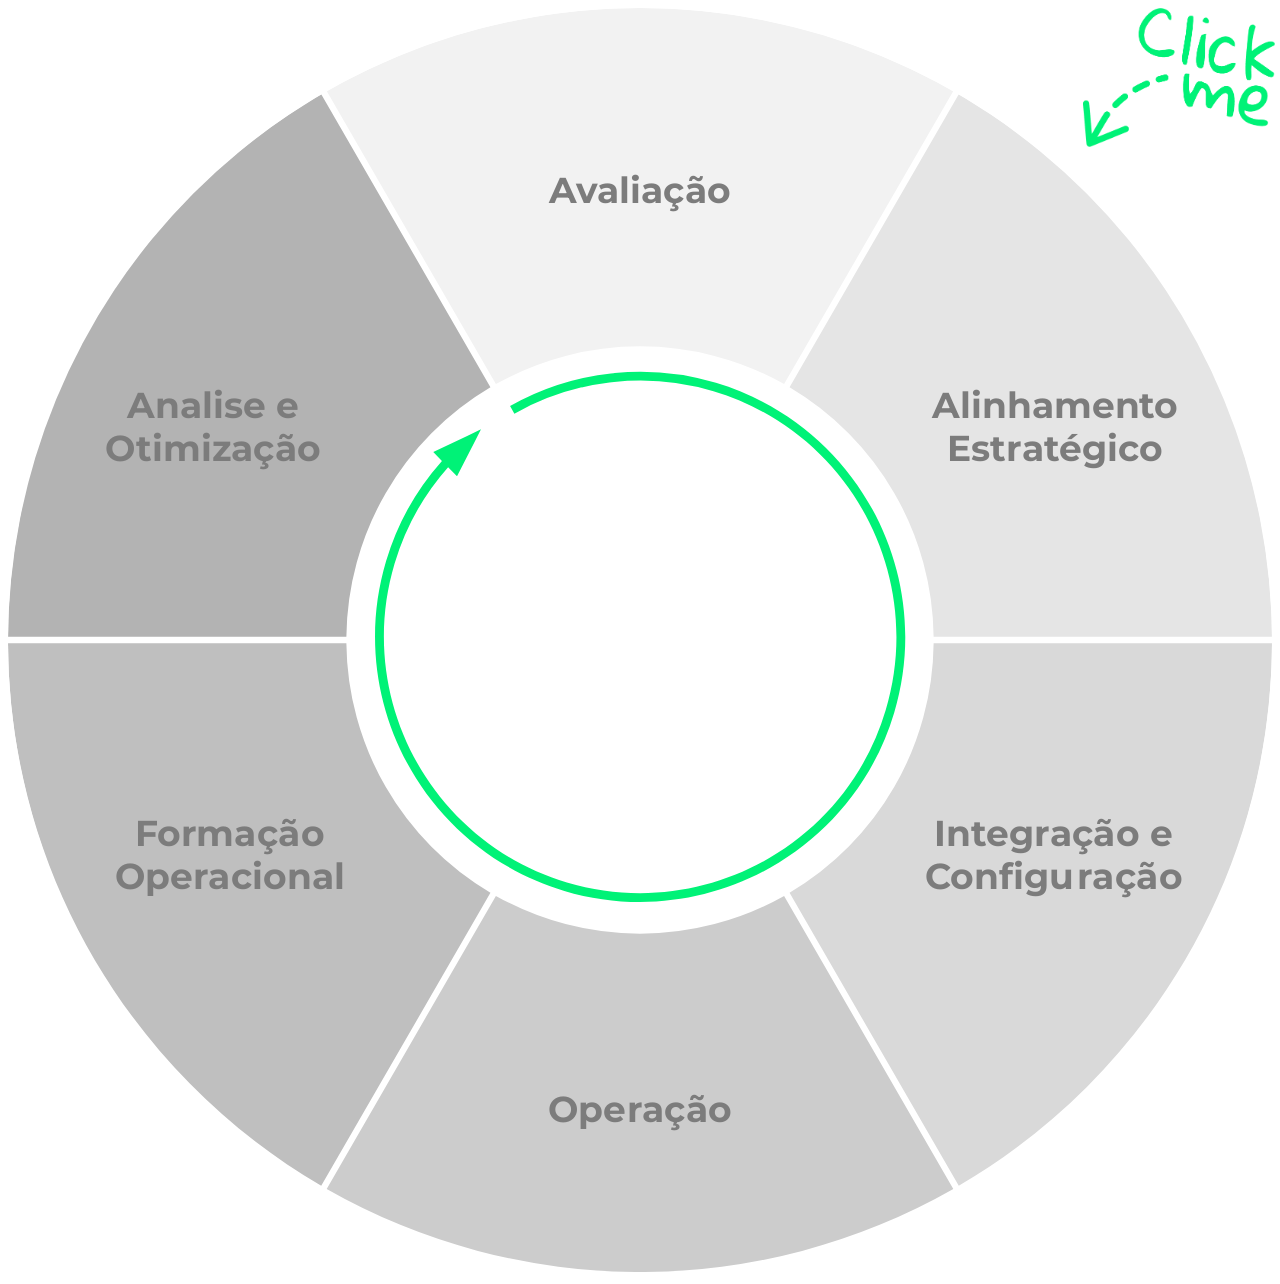
==== Pages/Ciclo de Projeto/Roda/index.html @ a62e924b "Ciclo de Projeto" ====
<!DOCTYPE html>
<html lang="en">
<head>
    <meta charset="UTF-8">
    <title>Title</title>
    <meta name="viewport" content="width=device-width, initial-scale=1.0">
    
    <!-- fonte Montserrat -->
    <link href="https://fonts.googleapis.com/css?family=Montserrat:200,300,400,500,600,700,800" rel="stylesheet">
    <!-- icon do botao fechar -->
    <link href="https://fonts.googleapis.com/icon?family=Material+Icons" rel="stylesheet">

    <link rel="stylesheet" type="text/css" href="style.css">
    <script src="https://code.jquery.com/jquery-3.3.1.js" integrity="sha256-2Kok7MbOyxpgUVvAk/HJ2jigOSYS2auK4Pfzbm7uH60=" crossorigin="anonymous"></script>
</head>
<body>
<div class="click-me"><img src="clickme.png"></div>
<div class="wrapper">
    
    <svg class="roda" xmlns="http://www.w3.org/2000/svg" viewBox="0 0 1001.98 1002"><defs><style>.cls-1{fill:#b3b3b3;}.cls-2{fill:#bfbfbf;}.cls-3{fill:#ccc;}.cls-4{fill:#d9d9d9;}.cls-5{fill:#e5e5e5;}.cls-6{fill:#f2f2f2;}.cls-7{fill:#4221db;}.cls-8{font-size:28.63px;fill:#7c7c7c;font-family:Montserrat;font-weight:700;}.cls-9{fill:#00f277;}</style></defs><title>roda</title><path id="analise_div" class="cls-1" d="M248.3,68.31L382.44,300.64A232.64,232.64,0,0,0,268.24,498.5H0C0.9,315,100.44,154.85,248.3,68.31Z" transform="translate(-0.01 0)"/><path id="formacao_div" class="cls-2" d="M382.44,701.36L248.3,933.69C100.44,847.15.9,687,0,503.5H268.24A232.64,232.64,0,0,0,382.44,701.36Z" transform="translate(-0.01 0)"/><path id="operacao_div" class="cls-3" d="M615.23,703.86L749.37,936.19a501.58,501.58,0,0,1-496.74,0L386.77,703.86A233,233,0,0,0,615.23,703.86Z" transform="translate(-0.01 0)"/><path id="integracao_div" class="cls-4" d="M733.76,503.5H1002C1001.1,687,901.57,847.15,753.7,933.69L619.56,701.36A232.64,232.64,0,0,0,733.76,503.5Z" transform="translate(-0.01 0)"/><path id="workshop_div" class="cls-5" d="M1002,498.5H733.76a232.64,232.64,0,0,0-114.2-197.86L753.7,68.31C901.57,154.85,1001.1,315,1002,498.5Z" transform="translate(-0.01 0)"/><path id="avaliacao_div" class="cls-6" d="M749.37,65.81L615.23,298.14a233,233,0,0,0-228.46,0L252.63,65.81A501.58,501.58,0,0,1,749.37,65.81Z" transform="translate(-0.01 0)"/><g id="seta6"><polygon class="cls-7" points="385.39 429.14 398.97 480.49 418.21 449.54 437.45 418.59 385.39 429.14"/><polygon class="cls-7" points="337.24 399.2 348.9 443.31 365.43 416.73 381.95 390.15 337.24 399.2"/><polygon class="cls-7" points="293.46 371.99 303.32 409.26 317.28 386.8 331.24 364.34 293.46 371.99"/></g><g id="seta5"><polygon class="cls-7" points="381.8 566.73 433.24 579.98 415.64 548.07 398.04 516.16 381.8 566.73"/><polygon class="cls-7" points="332.15 594.11 376.33 605.49 361.22 578.09 346.1 550.68 332.15 594.11"/><polygon class="cls-7" points="287.01 619.01 324.34 628.62 311.57 605.46 298.8 582.31 287.01 619.01"/></g><g id="seta4"><polygon class="cls-7" points="500.99 637.12 537.43 598.47 500.99 598.47 464.55 598.47 500.99 637.12"/><polygon class="cls-7" points="500.99 693.81 532.29 660.62 500.99 660.62 469.69 660.62 500.99 693.81"/><polygon class="cls-7" points="500.99 745.36 527.44 717.32 500.99 717.32 474.55 717.32 500.99 745.36"/></g><g id="seta3"><polygon class="cls-7" points="620.18 566.73 568.74 579.98 586.34 548.07 603.94 516.16 620.18 566.73"/><polygon class="cls-7" points="669.83 594.11 625.65 605.49 640.77 578.09 655.88 550.68 669.83 594.11"/><polygon class="cls-7" points="714.97 619.01 677.64 628.62 690.41 605.46 703.18 582.31 714.97 619.01"/></g><g id="seta2"><polygon class="cls-7" points="616.59 429.14 603.01 480.49 583.77 449.54 564.53 418.59 616.59 429.14"/><polygon class="cls-7" points="664.74 399.2 653.08 443.31 636.55 416.73 620.03 390.15 664.74 399.2"/><polygon class="cls-7" points="708.52 371.99 698.66 409.26 684.7 386.8 670.74 364.34 708.52 371.99"/></g><g id="seta1"><polygon class="cls-7" points="500.99 364.88 464.55 403.53 500.99 403.53 537.43 403.53 500.99 364.88"/><polygon class="cls-7" points="500.99 308.19 469.69 341.38 500.99 341.38 532.29 341.38 500.99 308.19"/><polygon class="cls-7" points="500.99 256.64 474.55 284.68 500.99 284.68 527.44 284.68 500.99 256.64"/></g><text class="cls-8" transform="translate(429.12 154.89)">A<tspan x="21.13" y="0">v</tspan><tspan x="37.74" y="0">ali</tspan><tspan x="72.65" y="0">a</tspan><tspan x="90.48" y="0">ç</tspan><tspan x="107.41" y="0">ã</tspan><tspan x="125.25" y="0">o</tspan></text><text class="cls-8" transform="translate(732.39 324.71)">Alinha<tspan x="96.41" y="0">m</tspan><tspan x="126.62" y="0">en</tspan><tspan x="164.48" y="0">t</tspan><tspan x="176.45" y="0">o</tspan><tspan x="12.23" y="34.36">E</tspan><tspan x="31.33" y="34.36">st</tspan><tspan x="58.99" y="34.36">r</tspan><tspan x="71.13" y="34.36">a</tspan><tspan x="88.8" y="34.36">t</tspan><tspan x="100.76" y="34.36">égi</tspan><tspan x="147.5" y="34.36">c</tspan><tspan x="164.22" y="34.36">o</tspan></text><text class="cls-8" transform="translate(734.3 664.05)">In<tspan x="29.18" y="0">t</tspan><tspan x="41.15" y="0">eg</tspan><tspan x="79.26" y="0">r</tspan><tspan x="91.4" y="0">a</tspan><tspan x="109.24" y="0">ç</tspan><tspan x="126.16" y="0">ã</tspan><tspan x="144" y="0">o e</tspan><tspan x="-7.63" y="34.36">C</tspan><tspan x="12.81" y="34.36">onfigu</tspan><tspan x="113.06" y="34.36">r</tspan><tspan x="125.2" y="34.36">a</tspan><tspan x="143.04" y="34.36">ç</tspan><tspan x="159.97" y="34.36">ã</tspan><tspan x="177.81" y="34.36">o</tspan></text><text class="cls-8" transform="translate(428.37 883.4)">Ope<tspan x="61.99" y="0">r</tspan><tspan x="74.14" y="0">a</tspan><tspan x="91.97" y="0">ç</tspan><tspan x="108.9" y="0">ã</tspan><tspan x="126.74" y="0">o</tspan></text><text class="cls-8" transform="translate(100.48 664.05)">F<tspan x="17.9" y="0">o</tspan><tspan x="36.65" y="0">r</tspan><tspan x="48.88" y="0">m</tspan><tspan x="78.92" y="0">a</tspan><tspan x="96.76" y="0">ç</tspan><tspan x="113.68" y="0">ã</tspan><tspan x="131.52" y="0">o</tspan><tspan x="-16.04" y="34.36">Ope</tspan><tspan x="45.96" y="34.36">r</tspan><tspan x="58.1" y="34.36">a</tspan><tspan x="75.94" y="34.36">cional</tspan></text><text class="cls-8" transform="translate(94.58 324.71)">Analise e<tspan x="-17.44" y="34.36">O</tspan><tspan x="6.87" y="34.36">timiz</tspan><tspan x="82.15" y="34.36">a</tspan><tspan x="99.99" y="34.36">ç</tspan><tspan x="116.91" y="34.36">ã</tspan><tspan x="134.75" y="34.36">o</tspan></text><path id="seta_ciclo" class="cls-9" d="M561.2,297.13a209,209,0,0,0-80.22-7.8h0l-1,.11-2.05.22A208.65,208.65,0,0,0,398,315.46l3.43,6.1a201.66,201.66,0,0,1,53.3-20.85v0.06a202.37,202.37,0,0,1,22.05-3.94c1.21-.14,2.41-0.29,3.63-0.41a202,202,0,0,1,78.79,7.42c107.34,32,168.61,145.4,136.59,252.73S550.4,725.18,443.06,693.16,274.45,547.77,306.47,440.43A201.83,201.83,0,0,1,348.9,364l7.05,7.28,14.31-28.06,4.69-9.2-10.53,5-27.3,12.87L344,359a208.8,208.8,0,0,0-44.26,79.45c-33.12,111,30.27,228.32,141.3,261.44S669.38,669.6,702.5,558.57,672.23,330.25,561.2,297.13Z" transform="translate(-0.01 0)"/></svg>
    
            

    <div class="roda-overlay">
        <div class="container">
            <div id="avaliacao-content">
                <h3>Avaliação</h3>
                <p>Avaliação do estado atual da sua empresa.
                </p>
            </div>
            <div id="workshop-content">
                <h3>Alinhamento Estratégico</h3>
                <p>Reuniões com os nossos consultores sénior para detetar necessidades e oportunidades do seu negócio.
                </p>
            </div>
            <div id="integracao-content">
                <h3>Integração e Configuração</h3>
                <p>Desenvolvimento e configuração de uma estratégia com base nas oportunidades detetadas.

                </p>
            </div>
            <div id="operacao-content">
                <h3>Operação</h3>
                <p>Acompanhamento da estratégia implementada.
                </p>
            </div>
            <div id="formacao-content">
                <h3>Formação Operacional</h3>
                <p>Passagem do conhecimento adquirido ao longo do projeto.

                </p>
            </div>
            <div id="analise-content">
                <h3>Analise e Otimização</h3>
                <p>Produção de relatórios, análise de dados e otimização da estratégia.
                </p>
            </div>
            <button id="close-button"><i class="material-icons"style="color: #757575;">close</i></button>
        </div>
    </div>
</div>

<script src="script.js"></script>
</body>
</html>
---- Pages/Ciclo de Projeto/Roda/style.css ----
html{
    -webkit-touch-callout: none; /* iOS Safari */
    -webkit-user-select: none; /* Safari */
     -khtml-user-select: none; /* Konqueror HTML */
       -moz-user-select: none; /* Firefox */
        -ms-user-select: none; /* Internet Explorer/Edge */
            user-select: none;  
}
#seta1, #seta2, #seta3, #seta4, #seta5, #seta6 {
   opacity: 0;
   transition: all 700ms;  
}
path{
    transition: all 700ms;
}
path:hover{
    fill: #00F277;
    cursor: pointer;
}
#seta_ciclo{
    transition: all 700ms;
}
path:hover ~ #seta_ciclo{
    opacity: 0;
}
#avaliacao_div:hover ~ #seta1{
    opacity: 1;
}
#workshop_div:hover ~ #seta2{
    opacity: 1;
}
#integracao_div:hover ~ #seta3{
    opacity: 1;
}
#operacao_div:hover ~ #seta4{
    opacity: 1;
}
#formacao_div:hover ~ #seta5{
    opacity: 1;
}
#analise_div:hover ~ #seta6{
    opacity: 1;
}
#centro{
    pointer-events: none;
}
text{
    pointer-events: none;
}
.wrapper{
    position: relative;
    width: 100%;
    height: auto;
    border-radius: 50%;
    overflow: hidden;
}
.click-me img{
    right: 5px;
    position: absolute;
    width: 15%;
}
.roda-overlay {
    width: 100%;
    position: absolute;
    top: 0;
    right: 0;
    bottom: 0;
    left: 0;
    border-radius: 50%;
    background-color: rgba(255, 255, 255, 0.8);
    transform: scale(0);
    transition: all 0.5s ease;
}
.roda-overlay .container {
    position: relative;
    top: 50%;
    left: 50%;
    transform: translate(-50%, -50%);
    width: 70%;
    text-align: center;
    border-radius: 0;
}
.roda-overlay h3 {
    font-family: Montserrat;
    font-size: 1.5rem;
    color: #2CEB82;
    text-shadow: 0 5px 15px white;
}
.roda-overlay p {
    color: #757575;
   font-family: Montserrat;
    font-size: 0.8rem;
    line-height: 1.5rem;
}

@media (min-width:450px) {
    .roda-overlay h3 {
    font-size: 2rem;

}
    .roda-overlay p {
    font-size: 1.2rem;
}
}
.roda-overlay button {
    background-color: transparent;
    border: none;
    cursor: pointer;
    outline: none;
}

/*Classes de controlo do overlay*/
.scale-up {
    transform: scale(1);
    transform-origin: center;
    display: block;
}
.appear{
    display: block !important;
}

/*
torna todas o conteudo invisivel para quando for acionada a class appear n aparecerem todos
ao mesmo tempo
*/
.container #avaliacao-content,#workshop-content,#integracao-content,#operacao-content,
#formacao-content,#analise-content {
    display: none;
}
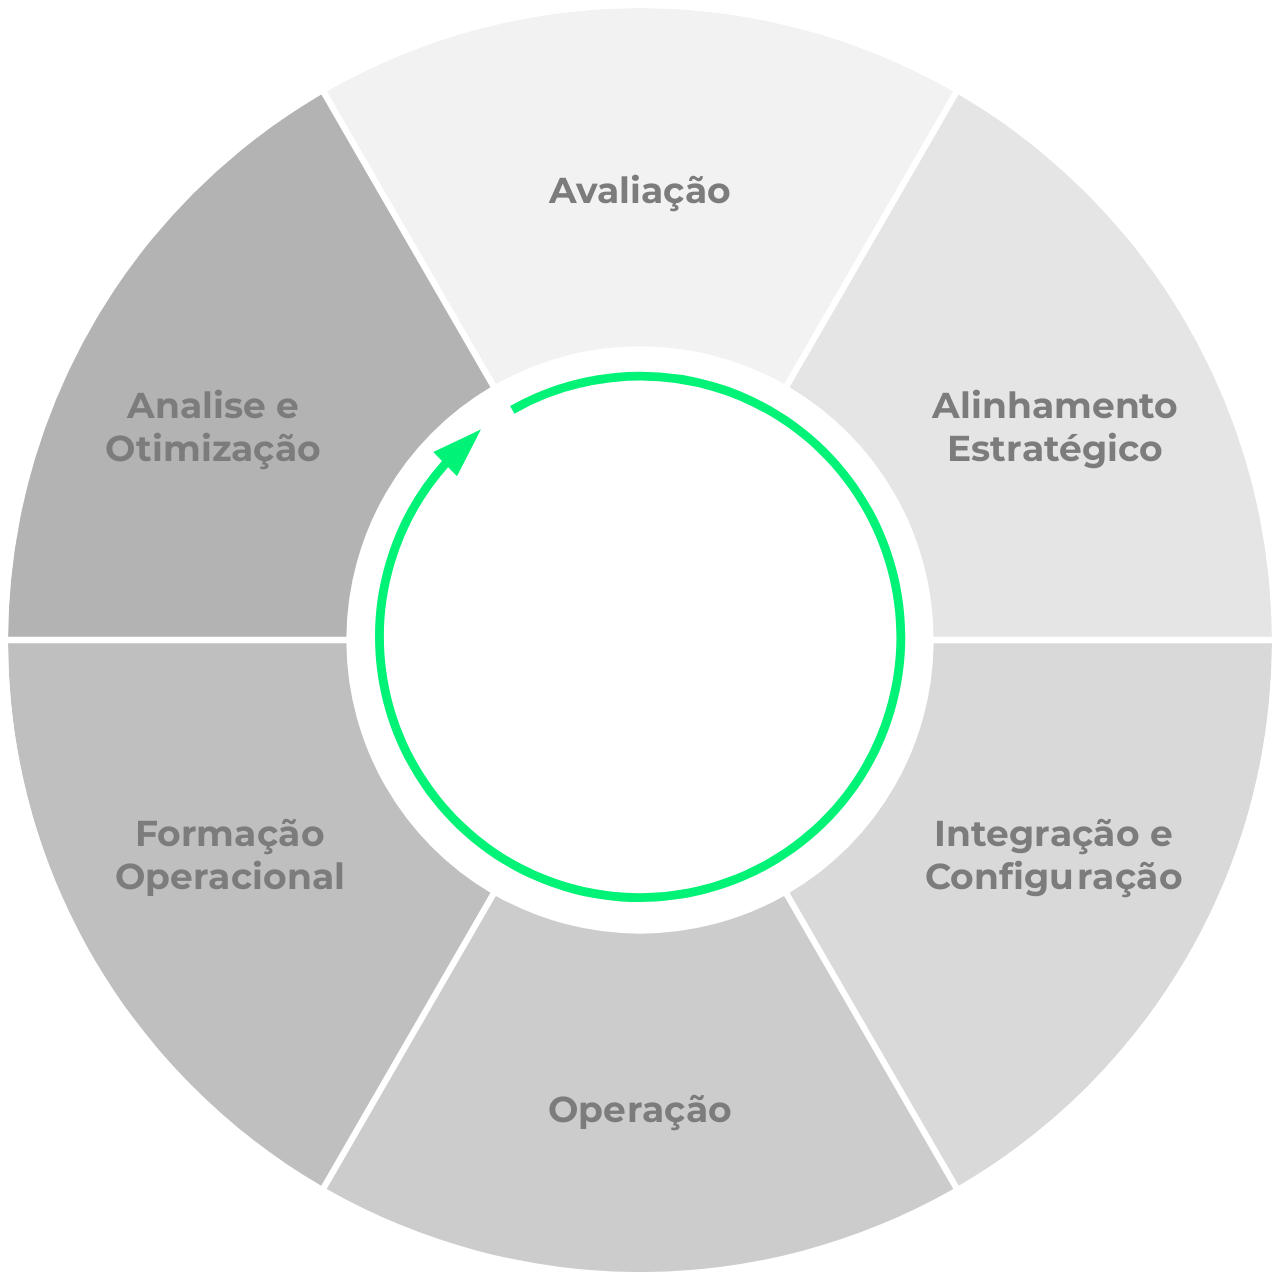
==== commit 73d30eaa: "Click me" ====
--- a/Pages/Ciclo de Projeto/Roda/index.html
+++ b/Pages/Ciclo de Projeto/Roda/index.html
@@ -14,7 +14,6 @@
     <script src="https://code.jquery.com/jquery-3.3.1.js" integrity="sha256-2Kok7MbOyxpgUVvAk/HJ2jigOSYS2auK4Pfzbm7uH60=" crossorigin="anonymous"></script>
 </head>
 <body>
-<div class="click-me"><img src="clickme.png"></div>
 <div class="wrapper">
     
     <svg class="roda" xmlns="http://www.w3.org/2000/svg" viewBox="0 0 1001.98 1002"><defs><style>.cls-1{fill:#b3b3b3;}.cls-2{fill:#bfbfbf;}.cls-3{fill:#ccc;}.cls-4{fill:#d9d9d9;}.cls-5{fill:#e5e5e5;}.cls-6{fill:#f2f2f2;}.cls-7{fill:#4221db;}.cls-8{font-size:28.63px;fill:#7c7c7c;font-family:Montserrat;font-weight:700;}.cls-9{fill:#00f277;}</style></defs><title>roda</title><path id="analise_div" class="cls-1" d="M248.3,68.31L382.44,300.64A232.64,232.64,0,0,0,268.24,498.5H0C0.9,315,100.44,154.85,248.3,68.31Z" transform="translate(-0.01 0)"/><path id="formacao_div" class="cls-2" d="M382.44,701.36L248.3,933.69C100.44,847.15.9,687,0,503.5H268.24A232.64,232.64,0,0,0,382.44,701.36Z" transform="translate(-0.01 0)"/><path id="operacao_div" class="cls-3" d="M615.23,703.86L749.37,936.19a501.58,501.58,0,0,1-496.74,0L386.77,703.86A233,233,0,0,0,615.23,703.86Z" transform="translate(-0.01 0)"/><path id="integracao_div" class="cls-4" d="M733.76,503.5H1002C1001.1,687,901.57,847.15,753.7,933.69L619.56,701.36A232.64,232.64,0,0,0,733.76,503.5Z" transform="translate(-0.01 0)"/><path id="workshop_div" class="cls-5" d="M1002,498.5H733.76a232.64,232.64,0,0,0-114.2-197.86L753.7,68.31C901.57,154.85,1001.1,315,1002,498.5Z" transform="translate(-0.01 0)"/><path id="avaliacao_div" class="cls-6" d="M749.37,65.81L615.23,298.14a233,233,0,0,0-228.46,0L252.63,65.81A501.58,501.58,0,0,1,749.37,65.81Z" transform="translate(-0.01 0)"/><g id="seta6"><polygon class="cls-7" points="385.39 429.14 398.97 480.49 418.21 449.54 437.45 418.59 385.39 429.14"/><polygon class="cls-7" points="337.24 399.2 348.9 443.31 365.43 416.73 381.95 390.15 337.24 399.2"/><polygon class="cls-7" points="293.46 371.99 303.32 409.26 317.28 386.8 331.24 364.34 293.46 371.99"/></g><g id="seta5"><polygon class="cls-7" points="381.8 566.73 433.24 579.98 415.64 548.07 398.04 516.16 381.8 566.73"/><polygon class="cls-7" points="332.15 594.11 376.33 605.49 361.22 578.09 346.1 550.68 332.15 594.11"/><polygon class="cls-7" points="287.01 619.01 324.34 628.62 311.57 605.46 298.8 582.31 287.01 619.01"/></g><g id="seta4"><polygon class="cls-7" points="500.99 637.12 537.43 598.47 500.99 598.47 464.55 598.47 500.99 637.12"/><polygon class="cls-7" points="500.99 693.81 532.29 660.62 500.99 660.62 469.69 660.62 500.99 693.81"/><polygon class="cls-7" points="500.99 745.36 527.44 717.32 500.99 717.32 474.55 717.32 500.99 745.36"/></g><g id="seta3"><polygon class="cls-7" points="620.18 566.73 568.74 579.98 586.34 548.07 603.94 516.16 620.18 566.73"/><polygon class="cls-7" points="669.83 594.11 625.65 605.49 640.77 578.09 655.88 550.68 669.83 594.11"/><polygon class="cls-7" points="714.97 619.01 677.64 628.62 690.41 605.46 703.18 582.31 714.97 619.01"/></g><g id="seta2"><polygon class="cls-7" points="616.59 429.14 603.01 480.49 583.77 449.54 564.53 418.59 616.59 429.14"/><polygon class="cls-7" points="664.74 399.2 653.08 443.31 636.55 416.73 620.03 390.15 664.74 399.2"/><polygon class="cls-7" points="708.52 371.99 698.66 409.26 684.7 386.8 670.74 364.34 708.52 371.99"/></g><g id="seta1"><polygon class="cls-7" points="500.99 364.88 464.55 403.53 500.99 403.53 537.43 403.53 500.99 364.88"/><polygon class="cls-7" points="500.99 308.19 469.69 341.38 500.99 341.38 532.29 341.38 500.99 308.19"/><polygon class="cls-7" points="500.99 256.64 474.55 284.68 500.99 284.68 527.44 284.68 500.99 256.64"/></g><text class="cls-8" transform="translate(429.12 154.89)">A<tspan x="21.13" y="0">v</tspan><tspan x="37.74" y="0">ali</tspan><tspan x="72.65" y="0">a</tspan><tspan x="90.48" y="0">ç</tspan><tspan x="107.41" y="0">ã</tspan><tspan x="125.25" y="0">o</tspan></text><text class="cls-8" transform="translate(732.39 324.71)">Alinha<tspan x="96.41" y="0">m</tspan><tspan x="126.62" y="0">en</tspan><tspan x="164.48" y="0">t</tspan><tspan x="176.45" y="0">o</tspan><tspan x="12.23" y="34.36">E</tspan><tspan x="31.33" y="34.36">st</tspan><tspan x="58.99" y="34.36">r</tspan><tspan x="71.13" y="34.36">a</tspan><tspan x="88.8" y="34.36">t</tspan><tspan x="100.76" y="34.36">égi</tspan><tspan x="147.5" y="34.36">c</tspan><tspan x="164.22" y="34.36">o</tspan></text><text class="cls-8" transform="translate(734.3 664.05)">In<tspan x="29.18" y="0">t</tspan><tspan x="41.15" y="0">eg</tspan><tspan x="79.26" y="0">r</tspan><tspan x="91.4" y="0">a</tspan><tspan x="109.24" y="0">ç</tspan><tspan x="126.16" y="0">ã</tspan><tspan x="144" y="0">o e</tspan><tspan x="-7.63" y="34.36">C</tspan><tspan x="12.81" y="34.36">onfigu</tspan><tspan x="113.06" y="34.36">r</tspan><tspan x="125.2" y="34.36">a</tspan><tspan x="143.04" y="34.36">ç</tspan><tspan x="159.97" y="34.36">ã</tspan><tspan x="177.81" y="34.36">o</tspan></text><text class="cls-8" transform="translate(428.37 883.4)">Ope<tspan x="61.99" y="0">r</tspan><tspan x="74.14" y="0">a</tspan><tspan x="91.97" y="0">ç</tspan><tspan x="108.9" y="0">ã</tspan><tspan x="126.74" y="0">o</tspan></text><text class="cls-8" transform="translate(100.48 664.05)">F<tspan x="17.9" y="0">o</tspan><tspan x="36.65" y="0">r</tspan><tspan x="48.88" y="0">m</tspan><tspan x="78.92" y="0">a</tspan><tspan x="96.76" y="0">ç</tspan><tspan x="113.68" y="0">ã</tspan><tspan x="131.52" y="0">o</tspan><tspan x="-16.04" y="34.36">Ope</tspan><tspan x="45.96" y="34.36">r</tspan><tspan x="58.1" y="34.36">a</tspan><tspan x="75.94" y="34.36">cional</tspan></text><text class="cls-8" transform="translate(94.58 324.71)">Analise e<tspan x="-17.44" y="34.36">O</tspan><tspan x="6.87" y="34.36">timiz</tspan><tspan x="82.15" y="34.36">a</tspan><tspan x="99.99" y="34.36">ç</tspan><tspan x="116.91" y="34.36">ã</tspan><tspan x="134.75" y="34.36">o</tspan></text><path id="seta_ciclo" class="cls-9" d="M561.2,297.13a209,209,0,0,0-80.22-7.8h0l-1,.11-2.05.22A208.65,208.65,0,0,0,398,315.46l3.43,6.1a201.66,201.66,0,0,1,53.3-20.85v0.06a202.37,202.37,0,0,1,22.05-3.94c1.21-.14,2.41-0.29,3.63-0.41a202,202,0,0,1,78.79,7.42c107.34,32,168.61,145.4,136.59,252.73S550.4,725.18,443.06,693.16,274.45,547.77,306.47,440.43A201.83,201.83,0,0,1,348.9,364l7.05,7.28,14.31-28.06,4.69-9.2-10.53,5-27.3,12.87L344,359a208.8,208.8,0,0,0-44.26,79.45c-33.12,111,30.27,228.32,141.3,261.44S669.38,669.6,702.5,558.57,672.23,330.25,561.2,297.13Z" transform="translate(-0.01 0)"/></svg>
--- a/Pages/Ciclo de Projeto/Roda/style.css
+++ b/Pages/Ciclo de Projeto/Roda/style.css
@@ -53,11 +53,6 @@
     height: auto;
     border-radius: 50%;
     overflow: hidden;
-}
-.click-me img{
-    right: 5px;
-    position: absolute;
-    width: 15%;
 }
 .roda-overlay {
     width: 100%;
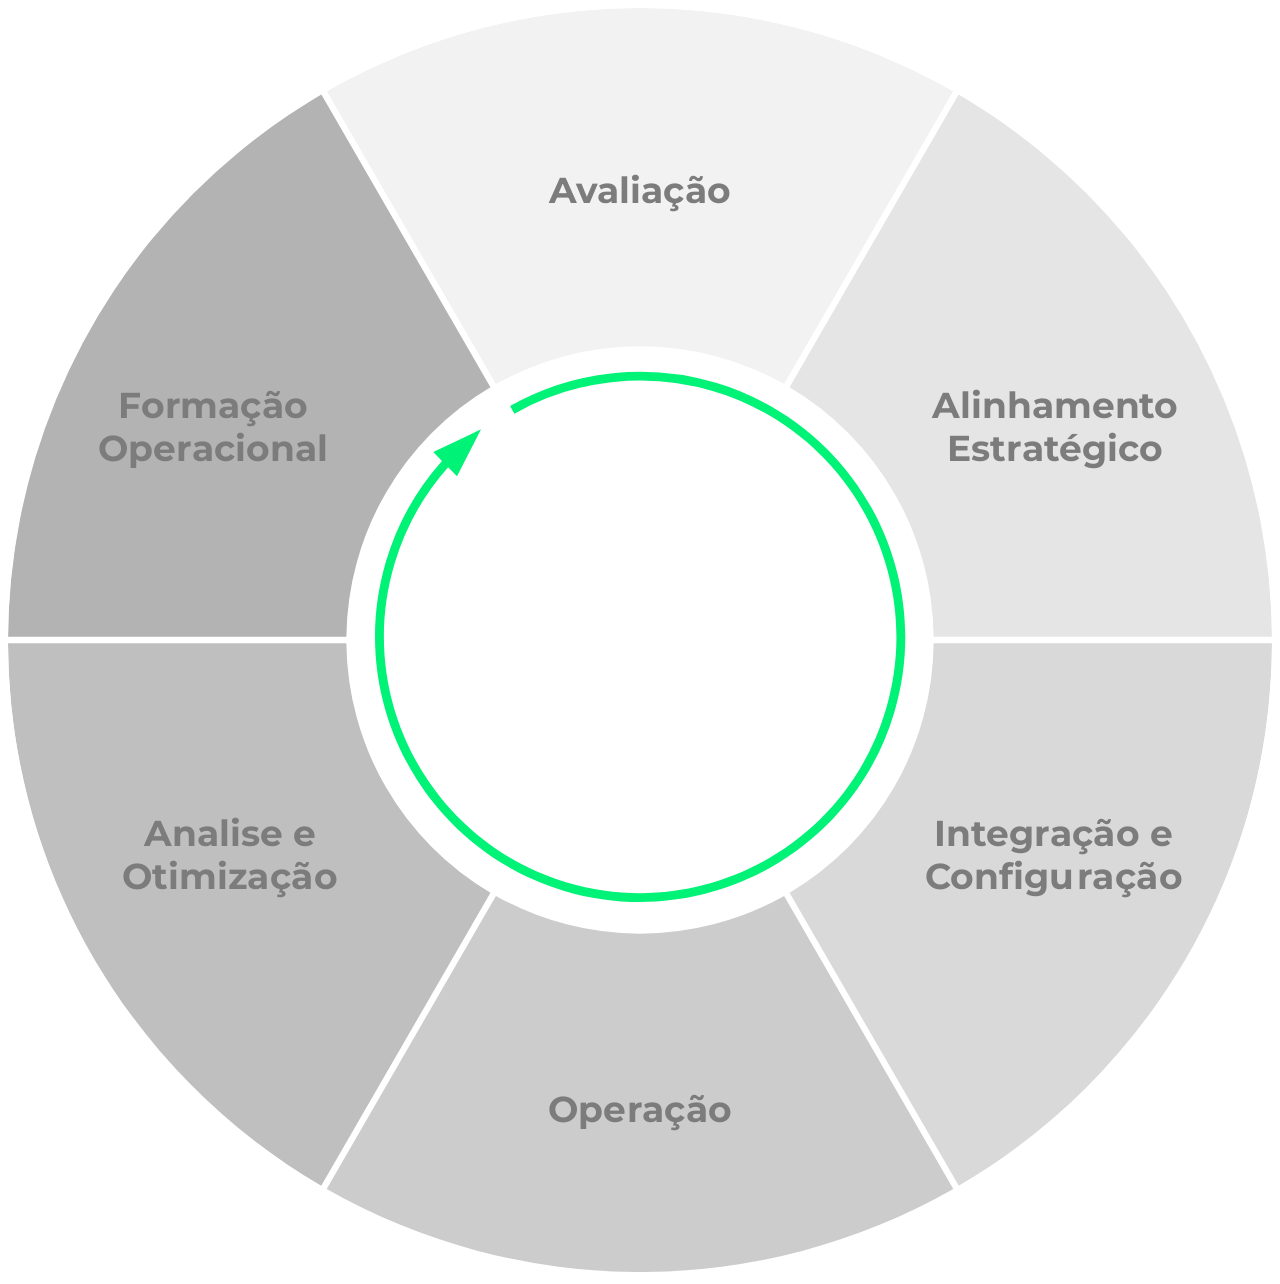
==== commit 99f66d9b: "Ciclo de Projeto & Colaboradores" ====
--- a/Pages/Ciclo de Projeto/Roda/index.html
+++ b/Pages/Ciclo de Projeto/Roda/index.html
@@ -16,7 +16,7 @@
 <body>
 <div class="wrapper">
     
-    <svg class="roda" xmlns="http://www.w3.org/2000/svg" viewBox="0 0 1001.98 1002"><defs><style>.cls-1{fill:#b3b3b3;}.cls-2{fill:#bfbfbf;}.cls-3{fill:#ccc;}.cls-4{fill:#d9d9d9;}.cls-5{fill:#e5e5e5;}.cls-6{fill:#f2f2f2;}.cls-7{fill:#4221db;}.cls-8{font-size:28.63px;fill:#7c7c7c;font-family:Montserrat;font-weight:700;}.cls-9{fill:#00f277;}</style></defs><title>roda</title><path id="analise_div" class="cls-1" d="M248.3,68.31L382.44,300.64A232.64,232.64,0,0,0,268.24,498.5H0C0.9,315,100.44,154.85,248.3,68.31Z" transform="translate(-0.01 0)"/><path id="formacao_div" class="cls-2" d="M382.44,701.36L248.3,933.69C100.44,847.15.9,687,0,503.5H268.24A232.64,232.64,0,0,0,382.44,701.36Z" transform="translate(-0.01 0)"/><path id="operacao_div" class="cls-3" d="M615.23,703.86L749.37,936.19a501.58,501.58,0,0,1-496.74,0L386.77,703.86A233,233,0,0,0,615.23,703.86Z" transform="translate(-0.01 0)"/><path id="integracao_div" class="cls-4" d="M733.76,503.5H1002C1001.1,687,901.57,847.15,753.7,933.69L619.56,701.36A232.64,232.64,0,0,0,733.76,503.5Z" transform="translate(-0.01 0)"/><path id="workshop_div" class="cls-5" d="M1002,498.5H733.76a232.64,232.64,0,0,0-114.2-197.86L753.7,68.31C901.57,154.85,1001.1,315,1002,498.5Z" transform="translate(-0.01 0)"/><path id="avaliacao_div" class="cls-6" d="M749.37,65.81L615.23,298.14a233,233,0,0,0-228.46,0L252.63,65.81A501.58,501.58,0,0,1,749.37,65.81Z" transform="translate(-0.01 0)"/><g id="seta6"><polygon class="cls-7" points="385.39 429.14 398.97 480.49 418.21 449.54 437.45 418.59 385.39 429.14"/><polygon class="cls-7" points="337.24 399.2 348.9 443.31 365.43 416.73 381.95 390.15 337.24 399.2"/><polygon class="cls-7" points="293.46 371.99 303.32 409.26 317.28 386.8 331.24 364.34 293.46 371.99"/></g><g id="seta5"><polygon class="cls-7" points="381.8 566.73 433.24 579.98 415.64 548.07 398.04 516.16 381.8 566.73"/><polygon class="cls-7" points="332.15 594.11 376.33 605.49 361.22 578.09 346.1 550.68 332.15 594.11"/><polygon class="cls-7" points="287.01 619.01 324.34 628.62 311.57 605.46 298.8 582.31 287.01 619.01"/></g><g id="seta4"><polygon class="cls-7" points="500.99 637.12 537.43 598.47 500.99 598.47 464.55 598.47 500.99 637.12"/><polygon class="cls-7" points="500.99 693.81 532.29 660.62 500.99 660.62 469.69 660.62 500.99 693.81"/><polygon class="cls-7" points="500.99 745.36 527.44 717.32 500.99 717.32 474.55 717.32 500.99 745.36"/></g><g id="seta3"><polygon class="cls-7" points="620.18 566.73 568.74 579.98 586.34 548.07 603.94 516.16 620.18 566.73"/><polygon class="cls-7" points="669.83 594.11 625.65 605.49 640.77 578.09 655.88 550.68 669.83 594.11"/><polygon class="cls-7" points="714.97 619.01 677.64 628.62 690.41 605.46 703.18 582.31 714.97 619.01"/></g><g id="seta2"><polygon class="cls-7" points="616.59 429.14 603.01 480.49 583.77 449.54 564.53 418.59 616.59 429.14"/><polygon class="cls-7" points="664.74 399.2 653.08 443.31 636.55 416.73 620.03 390.15 664.74 399.2"/><polygon class="cls-7" points="708.52 371.99 698.66 409.26 684.7 386.8 670.74 364.34 708.52 371.99"/></g><g id="seta1"><polygon class="cls-7" points="500.99 364.88 464.55 403.53 500.99 403.53 537.43 403.53 500.99 364.88"/><polygon class="cls-7" points="500.99 308.19 469.69 341.38 500.99 341.38 532.29 341.38 500.99 308.19"/><polygon class="cls-7" points="500.99 256.64 474.55 284.68 500.99 284.68 527.44 284.68 500.99 256.64"/></g><text class="cls-8" transform="translate(429.12 154.89)">A<tspan x="21.13" y="0">v</tspan><tspan x="37.74" y="0">ali</tspan><tspan x="72.65" y="0">a</tspan><tspan x="90.48" y="0">ç</tspan><tspan x="107.41" y="0">ã</tspan><tspan x="125.25" y="0">o</tspan></text><text class="cls-8" transform="translate(732.39 324.71)">Alinha<tspan x="96.41" y="0">m</tspan><tspan x="126.62" y="0">en</tspan><tspan x="164.48" y="0">t</tspan><tspan x="176.45" y="0">o</tspan><tspan x="12.23" y="34.36">E</tspan><tspan x="31.33" y="34.36">st</tspan><tspan x="58.99" y="34.36">r</tspan><tspan x="71.13" y="34.36">a</tspan><tspan x="88.8" y="34.36">t</tspan><tspan x="100.76" y="34.36">égi</tspan><tspan x="147.5" y="34.36">c</tspan><tspan x="164.22" y="34.36">o</tspan></text><text class="cls-8" transform="translate(734.3 664.05)">In<tspan x="29.18" y="0">t</tspan><tspan x="41.15" y="0">eg</tspan><tspan x="79.26" y="0">r</tspan><tspan x="91.4" y="0">a</tspan><tspan x="109.24" y="0">ç</tspan><tspan x="126.16" y="0">ã</tspan><tspan x="144" y="0">o e</tspan><tspan x="-7.63" y="34.36">C</tspan><tspan x="12.81" y="34.36">onfigu</tspan><tspan x="113.06" y="34.36">r</tspan><tspan x="125.2" y="34.36">a</tspan><tspan x="143.04" y="34.36">ç</tspan><tspan x="159.97" y="34.36">ã</tspan><tspan x="177.81" y="34.36">o</tspan></text><text class="cls-8" transform="translate(428.37 883.4)">Ope<tspan x="61.99" y="0">r</tspan><tspan x="74.14" y="0">a</tspan><tspan x="91.97" y="0">ç</tspan><tspan x="108.9" y="0">ã</tspan><tspan x="126.74" y="0">o</tspan></text><text class="cls-8" transform="translate(100.48 664.05)">F<tspan x="17.9" y="0">o</tspan><tspan x="36.65" y="0">r</tspan><tspan x="48.88" y="0">m</tspan><tspan x="78.92" y="0">a</tspan><tspan x="96.76" y="0">ç</tspan><tspan x="113.68" y="0">ã</tspan><tspan x="131.52" y="0">o</tspan><tspan x="-16.04" y="34.36">Ope</tspan><tspan x="45.96" y="34.36">r</tspan><tspan x="58.1" y="34.36">a</tspan><tspan x="75.94" y="34.36">cional</tspan></text><text class="cls-8" transform="translate(94.58 324.71)">Analise e<tspan x="-17.44" y="34.36">O</tspan><tspan x="6.87" y="34.36">timiz</tspan><tspan x="82.15" y="34.36">a</tspan><tspan x="99.99" y="34.36">ç</tspan><tspan x="116.91" y="34.36">ã</tspan><tspan x="134.75" y="34.36">o</tspan></text><path id="seta_ciclo" class="cls-9" d="M561.2,297.13a209,209,0,0,0-80.22-7.8h0l-1,.11-2.05.22A208.65,208.65,0,0,0,398,315.46l3.43,6.1a201.66,201.66,0,0,1,53.3-20.85v0.06a202.37,202.37,0,0,1,22.05-3.94c1.21-.14,2.41-0.29,3.63-0.41a202,202,0,0,1,78.79,7.42c107.34,32,168.61,145.4,136.59,252.73S550.4,725.18,443.06,693.16,274.45,547.77,306.47,440.43A201.83,201.83,0,0,1,348.9,364l7.05,7.28,14.31-28.06,4.69-9.2-10.53,5-27.3,12.87L344,359a208.8,208.8,0,0,0-44.26,79.45c-33.12,111,30.27,228.32,141.3,261.44S669.38,669.6,702.5,558.57,672.23,330.25,561.2,297.13Z" transform="translate(-0.01 0)"/></svg>
+    <svg class="roda" xmlns="http://www.w3.org/2000/svg" viewBox="0 0 1001.98 1002"><defs><style>.cls-1{fill:#b3b3b3;}.cls-2{fill:#bfbfbf;}.cls-3{fill:#ccc;}.cls-4{fill:#d9d9d9;}.cls-5{fill:#e5e5e5;}.cls-6{fill:#f2f2f2;}.cls-7{fill:#4221db;}.cls-8{font-size:28.63px;fill:#7c7c7c;font-family:Montserrat;font-weight:700;}.cls-9{fill:#00f277;}</style></defs><title>roda</title><path id="formacao_div" class="cls-1" d="M248.3,68.31L382.44,300.64A232.64,232.64,0,0,0,268.24,498.5H0C0.9,315,100.44,154.85,248.3,68.31Z" transform="translate(-0.01 0)"/><path id="analise_div" class="cls-2" d="M382.44,701.36L248.3,933.69C100.44,847.15.9,687,0,503.5H268.24A232.64,232.64,0,0,0,382.44,701.36Z" transform="translate(-0.01 0)"/><path id="operacao_div" class="cls-3" d="M615.23,703.86L749.37,936.19a501.58,501.58,0,0,1-496.74,0L386.77,703.86A233,233,0,0,0,615.23,703.86Z" transform="translate(-0.01 0)"/><path id="integracao_div" class="cls-4" d="M733.76,503.5H1002C1001.1,687,901.57,847.15,753.7,933.69L619.56,701.36A232.64,232.64,0,0,0,733.76,503.5Z" transform="translate(-0.01 0)"/><path id="workshop_div" class="cls-5" d="M1002,498.5H733.76a232.64,232.64,0,0,0-114.2-197.86L753.7,68.31C901.57,154.85,1001.1,315,1002,498.5Z" transform="translate(-0.01 0)"/><path id="avaliacao_div" class="cls-6" d="M749.37,65.81L615.23,298.14a233,233,0,0,0-228.46,0L252.63,65.81A501.58,501.58,0,0,1,749.37,65.81Z" transform="translate(-0.01 0)"/><g id="seta6"><polygon class="cls-7" points="385.39 429.14 398.97 480.49 418.21 449.54 437.45 418.59 385.39 429.14"/><polygon class="cls-7" points="337.24 399.2 348.9 443.31 365.43 416.73 381.95 390.15 337.24 399.2"/><polygon class="cls-7" points="293.46 371.99 303.32 409.26 317.28 386.8 331.24 364.34 293.46 371.99"/></g><g id="seta5"><polygon class="cls-7" points="381.8 566.73 433.24 579.98 415.64 548.07 398.04 516.16 381.8 566.73"/><polygon class="cls-7" points="332.15 594.11 376.33 605.49 361.22 578.09 346.1 550.68 332.15 594.11"/><polygon class="cls-7" points="287.01 619.01 324.34 628.62 311.57 605.46 298.8 582.31 287.01 619.01"/></g><g id="seta4"><polygon class="cls-7" points="500.99 637.12 537.43 598.47 500.99 598.47 464.55 598.47 500.99 637.12"/><polygon class="cls-7" points="500.99 693.81 532.29 660.62 500.99 660.62 469.69 660.62 500.99 693.81"/><polygon class="cls-7" points="500.99 745.36 527.44 717.32 500.99 717.32 474.55 717.32 500.99 745.36"/></g><g id="seta3"><polygon class="cls-7" points="620.18 566.73 568.74 579.98 586.34 548.07 603.94 516.16 620.18 566.73"/><polygon class="cls-7" points="669.83 594.11 625.65 605.49 640.77 578.09 655.88 550.68 669.83 594.11"/><polygon class="cls-7" points="714.97 619.01 677.64 628.62 690.41 605.46 703.18 582.31 714.97 619.01"/></g><g id="seta2"><polygon class="cls-7" points="616.59 429.14 603.01 480.49 583.77 449.54 564.53 418.59 616.59 429.14"/><polygon class="cls-7" points="664.74 399.2 653.08 443.31 636.55 416.73 620.03 390.15 664.74 399.2"/><polygon class="cls-7" points="708.52 371.99 698.66 409.26 684.7 386.8 670.74 364.34 708.52 371.99"/></g><g id="seta1"><polygon class="cls-7" points="500.99 364.88 464.55 403.53 500.99 403.53 537.43 403.53 500.99 364.88"/><polygon class="cls-7" points="500.99 308.19 469.69 341.38 500.99 341.38 532.29 341.38 500.99 308.19"/><polygon class="cls-7" points="500.99 256.64 474.55 284.68 500.99 284.68 527.44 284.68 500.99 256.64"/></g><text class="cls-8" transform="translate(429.12 154.89)">A<tspan x="21.13" y="0">v</tspan><tspan x="37.74" y="0">ali</tspan><tspan x="72.65" y="0">a</tspan><tspan x="90.48" y="0">ç</tspan><tspan x="107.41" y="0">ã</tspan><tspan x="125.25" y="0">o</tspan></text><text class="cls-8" transform="translate(732.39 324.71)">Alinha<tspan x="96.41" y="0">m</tspan><tspan x="126.62" y="0">en</tspan><tspan x="164.48" y="0">t</tspan><tspan x="176.45" y="0">o</tspan><tspan x="12.23" y="34.36">E</tspan><tspan x="31.33" y="34.36">st</tspan><tspan x="58.99" y="34.36">r</tspan><tspan x="71.13" y="34.36">a</tspan><tspan x="88.8" y="34.36">t</tspan><tspan x="100.76" y="34.36">égi</tspan><tspan x="147.5" y="34.36">c</tspan><tspan x="164.22" y="34.36">o</tspan></text><text class="cls-8" transform="translate(734.3 664.05)">In<tspan x="29.18" y="0">t</tspan><tspan x="41.15" y="0">eg</tspan><tspan x="79.26" y="0">r</tspan><tspan x="91.4" y="0">a</tspan><tspan x="109.24" y="0">ç</tspan><tspan x="126.16" y="0">ã</tspan><tspan x="144" y="0">o e</tspan><tspan x="-7.63" y="34.36">C</tspan><tspan x="12.81" y="34.36">onfigu</tspan><tspan x="113.06" y="34.36">r</tspan><tspan x="125.2" y="34.36">a</tspan><tspan x="143.04" y="34.36">ç</tspan><tspan x="159.97" y="34.36">ã</tspan><tspan x="177.81" y="34.36">o</tspan></text><text class="cls-8" transform="translate(428.37 883.4)">Ope<tspan x="61.99" y="0">r</tspan><tspan x="74.14" y="0">a</tspan><tspan x="91.97" y="0">ç</tspan><tspan x="108.9" y="0">ã</tspan><tspan x="126.74" y="0">o</tspan></text><text class="cls-8" transform="translate(107.58 664.05)">Analise e<tspan x="-17.44" y="34.36">O</tspan><tspan x="6.87" y="34.36">timiz</tspan><tspan x="82.15" y="34.36">a</tspan><tspan x="99.99" y="34.36">ç</tspan><tspan x="116.91" y="34.36">ã</tspan><tspan x="134.75" y="34.36">o</tspan></text><text class="cls-8" transform="translate(87.48 324.71)">F<tspan x="17.9" y="0">o</tspan><tspan x="36.65" y="0">r</tspan><tspan x="48.88" y="0">m</tspan><tspan x="78.92" y="0">a</tspan><tspan x="96.76" y="0">ç</tspan><tspan x="113.68" y="0">ã</tspan><tspan x="131.52" y="0">o</tspan><tspan x="-16.04" y="34.36">Ope</tspan><tspan x="45.96" y="34.36">r</tspan><tspan x="58.1" y="34.36">a</tspan><tspan x="75.94" y="34.36">cional</tspan></text><path id="seta_ciclo" class="cls-9" d="M561.2,297.13a209,209,0,0,0-80.22-7.8h0l-1,.11-2.05.22A208.65,208.65,0,0,0,398,315.46l3.43,6.1a201.66,201.66,0,0,1,53.3-20.85v0.06a202.37,202.37,0,0,1,22.05-3.94c1.21-.14,2.41-0.29,3.63-0.41a202,202,0,0,1,78.79,7.42c107.34,32,168.61,145.4,136.59,252.73S550.4,725.18,443.06,693.16,274.45,547.77,306.47,440.43A201.83,201.83,0,0,1,348.9,364l7.05,7.28,14.31-28.06,4.69-9.2-10.53,5-27.3,12.87L344,359a208.8,208.8,0,0,0-44.26,79.45c-33.12,111,30.27,228.32,141.3,261.44S669.38,669.6,702.5,558.57,672.23,330.25,561.2,297.13Z" transform="translate(-0.01 0)"/></svg>
     
             
 
@@ -24,7 +24,7 @@
         <div class="container">
             <div id="avaliacao-content">
                 <h3>Avaliação</h3>
-                <p>Avaliação do estado atual da sua empresa.
+                <p>Análise ao estado atual da sua empresa.
                 </p>
             </div>
             <div id="workshop-content">
